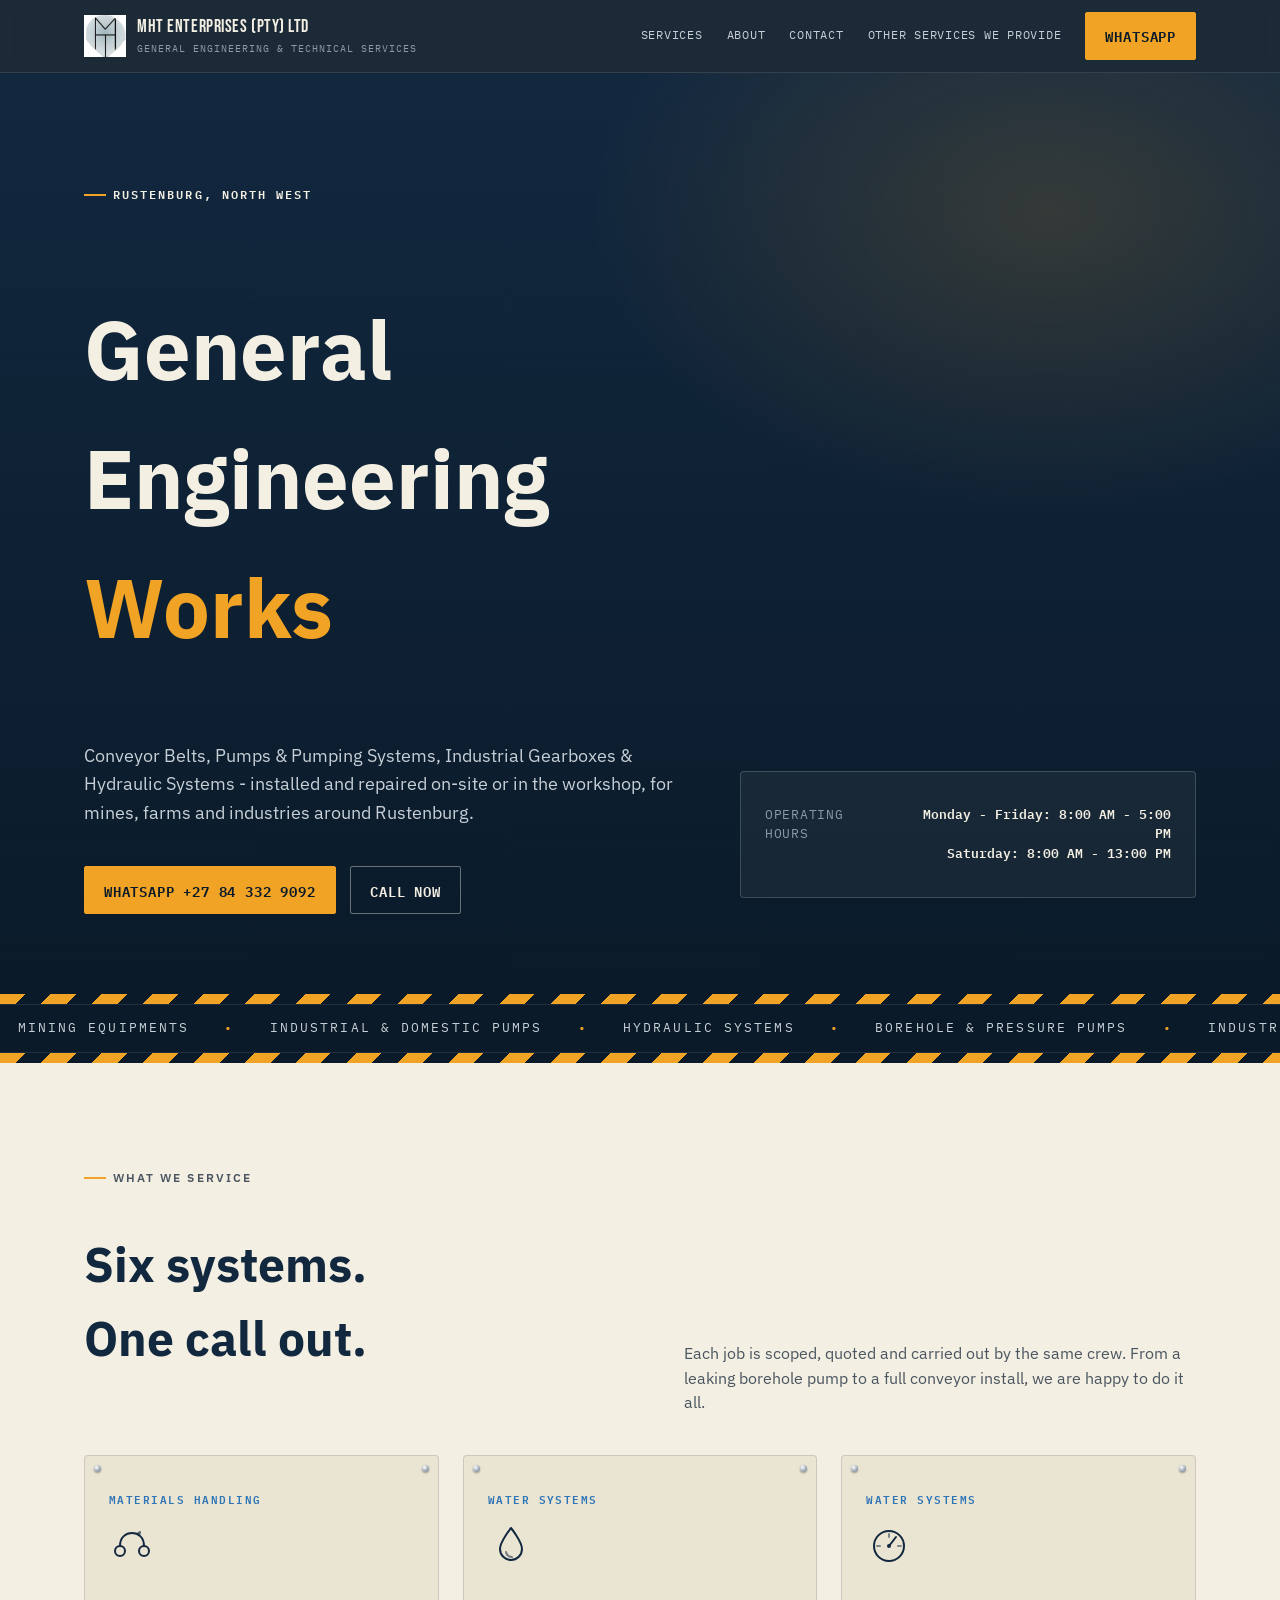
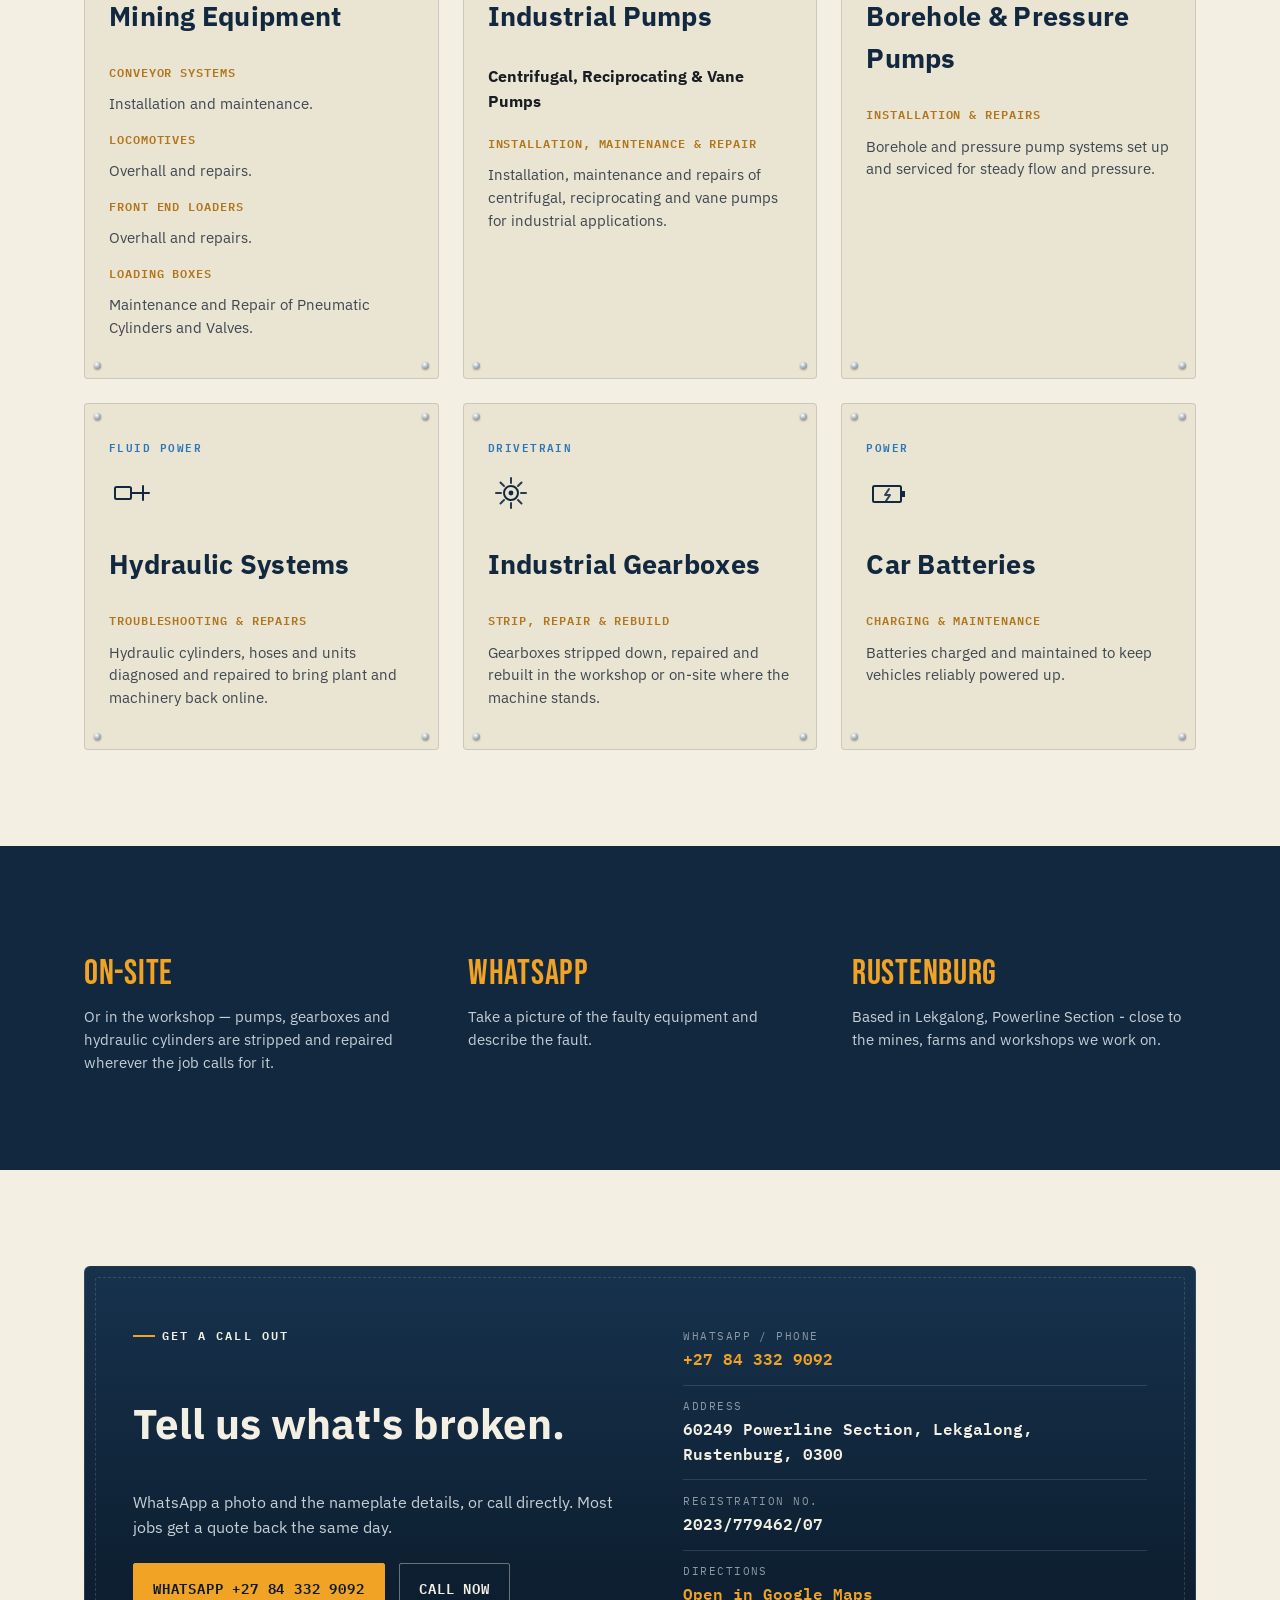
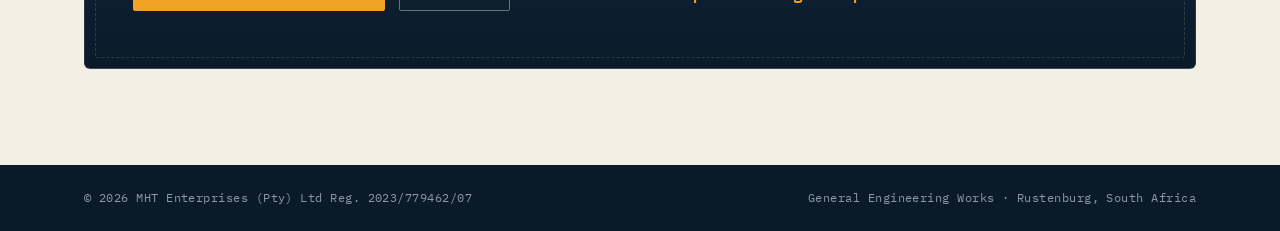
==== MHTEnterprises/MHTEnterprises/index.html @ b4cba532 "Main file of MHT Enterprises" ====
<!DOCTYPE html>
<html lang="en">
<head>
<meta charset="UTF-8">
<meta name="viewport" content="width=device-width, initial-scale=1.0">
<title>MHT Enterprises (Pty) Ltd General Engineering Works, Rustenburg</title>
<meta name="description" content="Borehole pump, pressure pump, hydraulic, gearbox, conveyor belt and battery services in Rustenburg. Call out or workshop repairs — WhatsApp +27 84 332 9092.">
<link rel="preconnect" href="https://fonts.googleapis.com">
<link href="https://fonts.googleapis.com/css2?family=Bebas+Neue&family=IBM+Plex+Sans:wght@400;500;600;700&family=IBM+Plex+Mono:wght@500;600&display=swap" rel="stylesheet">
<link rel="stylesheet" href="web.css">
</head>
<body>

<header>
  <div class="wrap header-row">
    <a class="brand" href="#top">
        <img class="brand-mark" src="mhtlogo.png" alt="MHT Enterprises logo">
        <span class="brand-text">
        <span class="name">MHT Enterprises (Pty) Ltd</span><br>
        <span class="sub">General Engineering & Technical services</span>
        </span>
    </a>
    <nav aria-label="Primary">
      <div class="nav-links">
        <a href="#services">Services</a>
        <a href="#about">About</a>
        <a href="#contact">Contact</a>
        <a href="Oth_services.html">Other Services we provide</a>
      </div>
      <a class="btn btn--amber" href="https://wa.me/27843329092" target="_blank" rel="noopener">WhatsApp</a>
    </nav>
  </div>
</header>

<main id="top">

  <!-- HERO -->
  <section class="hero">
    <div class="wrap hero-grid">
      <div>
        <p class="eyebrow">Rustenburg, North West</p>
        <h1>General<br>Engineering<br><span>Works</span></h1>
        <p class="lede">Conveyor Belts, Pumps & Pumping Systems, Industrial Gearboxes & Hydraulic Systems - installed and repaired on-site or in the workshop, for mines, farms and industries around Rustenburg.</p>
        <div class="cta-row">
          <a class="btn btn--amber" href="https://wa.me/27843329092" target="_blank" rel="noopener">
            WhatsApp +27 84 332 9092
          </a>
          <a class="btn btn--outline" href="tel:+27843329092">Call now</a>
        </div>
      </div>

      <dl class="plate-card" aria-label="Company details">
        <div class="row">
          <dt>Operating Hours</dt>
          <dd>Monday - Friday: 8:00 AM - 5:00 PM<br>Saturday: 8:00 AM - 13:00 PM</dd>
        </div>
      </dl>
    </div>
  </section>

  <!-- CONVEYOR / HAZARD STRIPE DIVIDER -->
  <div class="stripe-thin" role="presentation"></div>
  <div class="marquee" role="presentation" aria-hidden="true">
    <div class="marquee__track">
      <span>Mining Equipments</span><span class="mark">&bull;</span>
      <span>Industrial & Domestic Pumps</span><span class="mark">&bull;</span>
      <span>Hydraulic Systems</span><span class="mark">&bull;</span>
      <span>Borehole &amp; Pressure Pumps</span><span class="mark">&bull;</span>
      <span>Industrial Gearbox</span><span class="mark">&bull;</span>
      <span>Battery Charging</span><span class="mark">&bull;</span>
    </div>
  </div>
  <div class="stripe-thin" role="presentation"></div>

  <!-- SERVICES -->
  <section id="services">
    <div class="wrap">
      <div class="section-head">
        <div>
          <p class="eyebrow">What we service</p>
          <h2>Six systems.<br>One call out.</h2>
        </div>
        <p>Each job is scoped, quoted and carried out by the same crew. From a leaking borehole pump to a full conveyor install, we are happy to do it all.</p>
      </div>

      <div class="services-grid">

        <article class="nameplate">
          <span class="rivet tl"></span><span class="rivet tr"></span><span class="rivet bl"></span><span class="rivet br"></span>
          <p class="tag">Materials Handling</p>
          <svg class="icon" viewBox="0 0 46 46" fill="none" stroke="currentColor" stroke-width="2" stroke-linecap="round" stroke-linejoin="round" aria-hidden="true">
            <circle cx="11" cy="29" r="5"/>
            <circle cx="35" cy="29" r="5"/>
            <path d="M11 24c0-9 6-13 12-13s12 4 12 13" />
            <path d="M28 12l3 -2 -1 3.4" stroke-opacity="0.7"/>
          </svg>
          <h3>Mining Equipment</h3>
          <p class="scope">Conveyor Systems</p>
          <p class="desc">Installation and maintenance.</p>
          <p class="scope">Locomotives</p>
          <p class="desc">Overhall and repairs.</p>
          <p class="scope">Front End Loaders</p>
          <p class="desc">Overhall and repairs.</p>
          <p class="scope">Loading Boxes</p>
          <p class="desc">Maintenance and Repair of Pneumatic Cylinders and Valves.</p>
        </article>

        <article class="nameplate">
          <span class="rivet tl"></span><span class="rivet tr"></span><span class="rivet bl"></span><span class="rivet br"></span>
          <p class="tag">Water Systems</p>
          <svg class="icon" viewBox="0 0 46 46" fill="none" stroke="currentColor" stroke-width="2" stroke-linecap="round" stroke-linejoin="round" aria-hidden="true">
            <path d="M23 6c0 0-11 13.5-11 21a11 11 0 0 0 22 0c0-7.5-11-21-11-21z"/>
            <path d="M18 30a6 6 0 0 0 6 5" stroke-opacity="0.55"/>
          </svg>
          <h3>Industrial Pumps</h3>
          <h4>Centrifugal, Reciprocating & Vane Pumps</h4>
          <p class="scope">Installation, Maintenance &amp; Repair</p>
          <p class="desc">Installation, maintenance and repairs of centrifugal, reciprocating and vane pumps for industrial applications.</p>
        </article>

        <article class="nameplate">
          <span class="rivet tl"></span><span class="rivet tr"></span><span class="rivet bl"></span><span class="rivet br"></span>
          <p class="tag">Water Systems</p>
          <svg class="icon" viewBox="0 0 46 46" fill="none" stroke="currentColor" stroke-width="2" stroke-linecap="round" stroke-linejoin="round" aria-hidden="true">
            <circle cx="23" cy="24" r="15"/>
            <line x1="23" y1="24" x2="30" y2="15"/>
            <circle cx="23" cy="24" r="2" fill="currentColor" stroke="none"/>
            <path d="M23 12v3M35 24h-3M11 24h3" stroke-opacity="0.5"/>
          </svg>
          <h3>Borehole & Pressure Pumps</h3>
          <p class="scope">Installation &amp; Repairs</p>
          <p class="desc">Borehole and pressure pump systems set up and serviced for steady flow and pressure.</p>
        </article>

        <article class="nameplate">
          <span class="rivet tl"></span><span class="rivet tr"></span><span class="rivet bl"></span><span class="rivet br"></span>
          <p class="tag">Fluid Power</p>
          <svg class="icon" viewBox="0 0 46 46" fill="none" stroke="currentColor" stroke-width="2" stroke-linecap="round" stroke-linejoin="round" aria-hidden="true">
            <rect x="6" y="17" width="16" height="12" rx="1.5"/>
            <line x1="22" y1="23" x2="40" y2="23"/>
            <line x1="34" y1="16" x2="34" y2="30"/>
          </svg>
          <h3>Hydraulic Systems</h3>
          <p class="scope">Troubleshooting &amp; Repairs</p>
          <p class="desc">Hydraulic cylinders, hoses and units diagnosed and repaired to bring plant and machinery back online.</p>
        </article>

        <article class="nameplate">
          <span class="rivet tl"></span><span class="rivet tr"></span><span class="rivet bl"></span><span class="rivet br"></span>
          <p class="tag">Drivetrain</p>
          <svg class="icon" viewBox="0 0 46 46" aria-hidden="true">
            <circle class="icon-ring" cx="23" cy="23" r="7"/>
            <circle class="icon-dot" cx="23" cy="23" r="2.4"/>
            <g class="icon-spokes">
              <line x1="23" y1="8" x2="23" y2="13"/>
              <line x1="23" y1="33" x2="23" y2="38"/>
              <line x1="8" y1="23" x2="13" y2="23"/>
              <line x1="33" y1="23" x2="38" y2="23"/>
              <line x1="12.5" y1="12.5" x2="16" y2="16"/>
              <line x1="30" y1="30" x2="33.5" y2="33.5"/>
              <line x1="33.5" y1="12.5" x2="30" y2="16"/>
              <line x1="16" y1="30" x2="12.5" y2="33.5"/>
            </g>
          </svg>
          <h3>Industrial Gearboxes</h3>
          <p class="scope">Strip, Repair &amp; Rebuild</p>
          <p class="desc">Gearboxes stripped down, repaired and rebuilt in the workshop or on-site where the machine stands.</p>
        </article>

        <article class="nameplate">
          <span class="rivet tl"></span><span class="rivet tr"></span><span class="rivet bl"></span><span class="rivet br"></span>
          <p class="tag">Power</p>
          <svg class="icon" viewBox="0 0 46 46" fill="none" stroke="currentColor" stroke-width="2" stroke-linecap="round" stroke-linejoin="round" aria-hidden="true">
            <rect x="7" y="16" width="28" height="16" rx="1.5"/>
            <rect x="35" y="21" width="4" height="6" fill="currentColor" stroke="none"/>
            <path d="M23 19l-4 6h5l-4 6" stroke-opacity="0.85"/>
          </svg>
          <h3>Car Batteries</h3>
          <p class="scope">Charging &amp; Maintenance</p>
          <p class="desc">Batteries charged and maintained to keep vehicles reliably powered up.</p>
        </article>

      </div>
    </div>
  </section>

  <!-- TRUST STRIP -->
  <section class="trust" id="about">
    <div class="wrap">
      <div class="trust-item">
        <p class="num">On-site</p>
        <p>Or in the workshop — pumps, gearboxes and hydraulic cylinders are stripped and repaired wherever the job calls for it.</p>
      </div>
      <div class="trust-item">
        <p class="num">WhatsApp</p>
        <p>Take a picture of the faulty equipment and describe the fault.</p>
      </div>
      <div class="trust-item">
        <p class="num">Rustenburg</p>
        <p>Based in Lekgalong, Powerline Section - close to the mines, farms and workshops we work on.</p>
      </div>
    </div>
  </section>

  <!-- CONTACT -->
  <section class="contact" id="contact">
    <div class="wrap">
      <div class="dataplate">
        <div class="dataplate-grid">
          <div>
            <p class="eyebrow">Get a call out</p>
            <h2>Tell us what's broken.</h2>
            <p class="lede">WhatsApp a photo and the nameplate details, or call directly. Most jobs get a quote back the same day.</p>
            <div class="cta-row">
              <a class="btn btn--amber" href="https://wa.me/27843329092" target="_blank" rel="noopener">WhatsApp +27 84 332 9092</a>
              <a class="btn btn--outline" href="tel:+27843329092">Call now</a>
            </div>
          </div>
          <ul class="dl-list">
            <li><span class="k">WhatsApp / Phone</span><span class="v"><a href="tel:+27843329092">+27 84 332 9092</a></span></li>
            <li><span class="k">Address</span><span class="v">60249 Powerline Section, Lekgalong, Rustenburg, 0300</span></li>
            <li><span class="k">Registration No.</span><span class="v">2023/779462/07</span></li>
            <li><span class="k">Directions</span><span class="v"><a href="https://www.google.com/maps/search/?api=1&query=60249+Powerline+Section+Lekgalong+Rustenburg+0300" target="_blank" rel="noopener">Open in Google Maps</a></span></li>
          </ul>
        </div>
      </div>
    </div>
  </section>

</main>

<footer>
  <div class="wrap">
    <span>&copy; 2026 MHT Enterprises (Pty) Ltd    Reg. 2023/779462/07</span>
    <span>General Engineering Works &middot; Rustenburg, South Africa</span>
  </div>
</footer>

</body>
</html>
---- MHTEnterprises/MHTEnterprises/web.css ----
:root
  {
    --navy:#12283F;
    --navy-2:#0A1A29;
    --steel:#2E75B6;
    --amber:#F0A324;
    --cream:#F3EFE3;
    --plate:#EAE4D3;
    --ink:#181D23;
    --silver:#C7CFD6;
    --silver-dim:#8C99A6;
    --line:rgba(199,207,214,0.18);

    --font-display:'Bebas Neue', 'Arial Narrow', sans-serif;
    --font-body:'IBM Plex Sans', system-ui, sans-serif;
    --font-mono:'IBM Plex Mono', 'Courier New', monospace;

    --space-1:0.5rem;
    --space-2:1rem;
    --space-3:1.5rem;
    --space-4:2.5rem;
    --space-5:4rem;
    --space-6:6rem;

    --radius:4px;
    --container:1160px;
  }

  *,*::before,*::after{box-sizing:border-box;}
  html{scroll-behavior:smooth;}
  @media (prefers-reduced-motion: reduce){
    html{scroll-behavior:auto;}
    *{animation-duration:0.01ms !important; animation-iteration-count:1 !important; transition-duration:0.01ms !important;}
  }

  .spark 
  {
    position: absolute;
    border-radius: 50%;
    background: rgba(255, 255, 255, 0.85);
    opacity: 0;
    animation: twinkle 3.8s linear infinite;
  }

  .spark-1 { width: 5px; height: 5px; top: 18%; left: 70%; animation-delay: 0s; }
  .spark-2 { width: 3px; height: 3px; top: 32%; left: 85%; animation-delay: 0.6s; }
  .spark-3 { width: 4px; height: 4px; top: 55%; left: 76%; animation-delay: 1.2s; }
  .spark-4 { width: 3px; height: 3px; top: 12%; left: 60%; animation-delay: 1.8s; }
  .spark-5 { width: 5px; height: 5px; top: 70%; left: 90%; animation-delay: 0.9s; }

  @keyframes twinkle {
    0%, 100% { opacity: 0; transform: scale(0.6); }
    30% { opacity: 1; transform: scale(1); }
    70% { opacity: 0.55; transform: scale(0.9); }
  }

  body{
    margin:0;
    font-family:var(--font-body);
    background:var(--cream);
    color:var(--ink);
    line-height:1.55;
    -webkit-font-smoothing:antialiased;
  }

  img,svg{display:block; max-width:100%;}
  a{color:inherit;}
  .wrap{max-width:var(--container); margin-inline:auto; padding-inline:var(--space-3);}

  .eyebrow
  {
    font-family:var(--font-mono);
    font-size:0.72rem;
    letter-spacing:0.18em;
    text-transform:uppercase;
    font-weight:600;
    display:inline-flex;
    align-items:center;
    gap:0.6em;
  }

  .eyebrow::before
  {
    content:"";
    width:22px; height:2px;
    background:var(--amber);
    display:inline-block;
  }

.eyebrow--accent 
  { 
    color: var(--amber); 
  }

  .h1,.h2,.h3
  {
    font-family:var(--font-display);
    letter-spacing:0.01em;
    line-height:0.96;
    margin:0;
    text-transform:uppercase;
  }

  /* ---------- Buttons ---------- */
  .btn{
    font-family:var(--font-mono);
    font-size:0.85rem;
    font-weight:600;
    letter-spacing:0.06em;
    text-transform:uppercase;
    text-decoration:none;
    display:inline-flex;
    align-items:center;
    gap:0.6em;
    padding:0.9em 1.4em;
    border-radius:2px;
    border:1.5px solid transparent;
    cursor:pointer;
    transition:transform 0.15s ease, background 0.15s ease, border-color 0.15s ease, color 0.15s ease;
  }
  .btn:active{transform:translateY(1px);}
  .btn:focus-visible{outline:2px solid var(--amber); outline-offset:3px;}
  .btn--amber{background:var(--amber); color:var(--navy-2); border-color:var(--amber);}
  .btn--amber:hover{background:#ffb841;}
  .btn--outline{background:transparent; color:var(--cream); border-color:rgba(243,239,227,0.4);}
  .btn--outline:hover{border-color:var(--cream);}
  .btn--outline-dark{background:transparent; color:var(--navy); border-color:rgba(18,40,63,0.35);}
  .btn--outline-dark:hover{border-color:var(--navy);}

  /* ---------- Header ---------- */
  header{
    position:sticky; top:0; z-index:50;
    background:rgba(10,26,41,0.92);
    backdrop-filter:blur(6px);
    border-bottom:1px solid rgba(199,207,214,0.14);
  }
  .header-row{
    display:flex; align-items:center; justify-content:space-between;
    gap:var(--space-2);
    padding-block:0.75rem;
  }
  .brand{display:flex; align-items:center; gap:0.7rem; text-decoration:none; color:var(--cream);}
  .brand-mark{width:42px; height:42px; flex:none;}
  .brand-text{line-height:1.15;}
  .brand-text .name{
    font-family:var(--font-display);
    font-size:1.15rem;
    letter-spacing:0.03em;
    color:var(--cream);
  }
  .brand-text .sub{
    font-family:var(--font-mono);
    font-size:0.62rem;
    letter-spacing:0.1em;
    color:var(--silver-dim);
    text-transform:uppercase;
  }
  nav{display:flex; align-items:center; gap:var(--space-3);}
  nav .nav-links{display:flex; gap:var(--space-3); font-family:var(--font-mono); font-size:0.78rem; letter-spacing:0.06em; text-transform:uppercase;}
  nav .nav-links a{text-decoration:none; color:var(--silver); border-bottom:1px solid transparent; padding-bottom:2px; transition:border-color 0.15s ease, color 0.15s ease;}
  nav .nav-links a:hover{color:var(--amber); border-color:var(--amber);}
  @media (max-width:640px){ nav .nav-links{display:none;} }

  /* ---------- Hero ---------- */
  .hero{
    position:relative;
    background:
      radial-gradient(ellipse 60% 55% at 82% 15%, rgba(240,163,36,0.16), transparent 60%),
      linear-gradient(180deg, var(--navy) 0%, var(--navy-2) 100%);
    color:var(--cream);
    overflow:hidden;
    padding-block: clamp(3.5rem, 8vw, 6.5rem) clamp(3rem, 7vw, 5rem);
  }
  .hero .spark{
    position:absolute; border-radius:50%;
    background:var(--amber);
    box-shadow:0 0 8px 2px rgba(240,163,36,0.7);
    opacity:0.85;
    animation:spark-flicker 2.4s ease-in-out infinite;
  }
  @keyframes spark-flicker{
    0%,100%{opacity:0.15; transform:scale(0.7);}
    50%{opacity:0.9; transform:scale(1);}
  }
  .hero-grid{
    display:grid;
    grid-template-columns: 1.35fr 1fr;
    gap: var(--space-4);
    align-items:end;
    position:relative;
    z-index:2;
  }
  @media (max-width:820px){ .hero-grid{grid-template-columns:1fr;} }

  .hero h1{
    font-size:clamp(2.6rem, 7vw, 5.2rem);
    color:var(--cream);
  }
  .hero h1 span{color:var(--amber);}
  .hero .lede{
    font-family:var(--font-body);
    font-size:clamp(1rem, 1.6vw, 1.15rem);
    color:var(--silver);
    max-width:34em;
    margin-top:var(--space-2);
  }
  .hero .cta-row{display:flex; flex-wrap:wrap; gap:0.9rem; margin-top:var(--space-4);}

  .plate-card{
    background:rgba(243,239,227,0.05);
    border:1px solid rgba(199,207,214,0.22);
    border-radius:var(--radius);
    padding:var(--space-3);
    font-family:var(--font-mono);
  }
  .plate-card .row{
    display:flex; justify-content:space-between; gap:1rem;
    padding-block:0.55rem;
    border-bottom:1px dashed rgba(199,207,214,0.18);
    font-size:0.8rem;
  }
  .plate-card .row:last-child{border-bottom:none;}
  .plate-card .row dt{color:var(--silver-dim); text-transform:uppercase; letter-spacing:0.06em;}
  .plate-card .row dd{margin:0; color:var(--cream); text-align:right; font-weight:600;}

  /* ---------- Hazard stripe / conveyor motif ---------- */
  .stripe-thin{
    height:10px;
    background:repeating-linear-gradient(135deg, var(--amber) 0 18px, var(--navy-2) 18px 36px);
  }
  .marquee{
    background:var(--navy-2);
    overflow:hidden;
    border-top:1px solid rgba(199,207,214,0.12);
    border-bottom:1px solid rgba(199,207,214,0.12);
  }
  .marquee__track{
    display:flex;
    width:max-content;
    animation:marquee-scroll 26s linear infinite;
    padding-block:0.85rem;
  }
  .marquee__track span{
    font-family:var(--font-mono);
    font-size:0.82rem;
    letter-spacing:0.16em;
    text-transform:uppercase;
    color:var(--silver);
    white-space:nowrap;
    padding-inline:1.1rem;
  }
  .marquee__track span.mark{color:var(--amber);}
  @keyframes marquee-scroll{
    from{transform:translateX(0);}
    to{transform:translateX(-50%);}
  }

  /* ---------- Sections ---------- */
  section{padding-block: var(--space-6);}
  .section-head{
    display:flex; justify-content:space-between; align-items:flex-end; gap:var(--space-3);
    margin-bottom:var(--space-4);
    flex-wrap:wrap;
  }
  .section-head h2{font-size:clamp(2rem, 4.2vw, 3rem); color:var(--navy);}
  .section-head p{font-family:var(--font-body); color:#4A5560; max-width:32em; margin:0.6rem 0 0;}

  /* ---------- Services grid (nameplates) ---------- */
  .services-grid{
    display:grid;
    grid-template-columns:repeat(auto-fit, minmax(280px, 1fr));
    gap:var(--space-3);
  }
  .nameplate{
    position:relative;
    background:var(--plate);
    border:1px solid rgba(18,40,63,0.14);
    border-radius:var(--radius);
    padding: var(--space-3) var(--space-3) var(--space-3);
    transition:transform 0.18s ease, box-shadow 0.18s ease, border-color 0.18s ease;
  }
  .nameplate:hover{
    transform:translateY(-4px);
    box-shadow:0 14px 28px rgba(18,40,63,0.14);
    border-color:rgba(18,40,63,0.28);
  }
  .rivet{
    position:absolute; width:7px; height:7px; border-radius:50%;
    background:radial-gradient(circle at 35% 30%, #fff, var(--silver-dim) 70%);
    box-shadow:0 1px 2px rgba(0,0,0,0.35);
  }
  .rivet.tl{top:9px; left:9px;} .rivet.tr{top:9px; right:9px;}
  .rivet.bl{bottom:9px; left:9px;} .rivet.br{bottom:9px; right:9px;}

  .nameplate .tag{
    font-family:var(--font-mono);
    font-size:0.66rem;
    letter-spacing:0.14em;
    text-transform:uppercase;
    color:var(--steel);
    font-weight:600;
  }
  .nameplate .icon{
    width:46px; height:46px;
    color:var(--navy);
    margin-block:0.9rem 0.6rem;
  }
  .nameplate h3{
    font-size:1.7rem;
    color:var(--navy);
    letter-spacing:0.01em;
  }
  .nameplate .scope{
    font-family:var(--font-mono);
    font-size:0.72rem;
    letter-spacing:0.08em;
    text-transform:uppercase;
    color:#B0761B;
    font-weight:600;
    margin-top:0.3rem;
  }
  .nameplate .desc{
    font-family:var(--font-body);
    font-size:0.92rem;
    color:#3E4750;
    margin-top:0.6rem;
  }

  .nameplate .icon {
  fill: none;
  stroke: currentColor;
  stroke-width: 2;
  stroke-linecap: round;
  stroke-linejoin: round;
}

.nameplate .icon-dot {
  fill: currentColor;
  stroke: none;
}

.nameplate .icon-spokes {
  stroke-opacity: 0.9;
}

  /* ---------- Trust strip ---------- */
  .trust{
    background:var(--navy);
    color:var(--cream);
  }
  .trust .wrap{
    display:grid;
    grid-template-columns:repeat(3, 1fr);
    gap:var(--space-4);
  }
  @media (max-width:760px){ .trust .wrap{grid-template-columns:1fr;} }
  .trust-item .num{
    font-family:var(--font-display);
    font-size:2.2rem;
    color:var(--amber);
    letter-spacing:0.02em;
  }
  .trust-item p{font-family:var(--font-body); color:var(--silver); font-size:0.92rem; margin:0.3rem 0 0; max-width:26em;}

  /* ---------- Contact / dataplate ---------- */
  .contact{
    background:var(--cream);
  }
  .dataplate{
    background:linear-gradient(180deg, #17324D, var(--navy-2));
    border-radius:6px;
    color:var(--cream);
    padding:clamp(1.75rem, 4vw, 3rem);
    position:relative;
    overflow:hidden;
    border:1px solid rgba(199,207,214,0.15);
  }
  .dataplate::before{
    content:"";
    position:absolute; inset:10px;
    border:1px dashed rgba(199,207,214,0.18);
    border-radius:3px;
    pointer-events:none;
  }
  .dataplate-grid{
    display:grid;
    grid-template-columns:1.1fr 1fr;
    gap:var(--space-4);
  }
  @media (max-width:760px){ .dataplate-grid{grid-template-columns:1fr;} }
  .dataplate h2{font-size:clamp(1.9rem, 4vw, 2.6rem); color:var(--cream);}
  .dataplate .lede{font-family:var(--font-body); color:var(--silver); margin-top:0.6rem; max-width:30em;}
  .dataplate .cta-row{display:flex; flex-wrap:wrap; gap:0.9rem; margin-top:var(--space-3);}

  .dl-list{margin:0; padding:0; list-style:none; font-family:var(--font-mono);}
  .dl-list li{
    display:flex; flex-direction:column; gap:0.15rem;
    padding-block:0.8rem;
    border-top:1px solid rgba(199,207,214,0.16);
  }
  .dl-list li:first-child{border-top:none;}
  .dl-list .k{font-size:0.66rem; letter-spacing:0.14em; text-transform:uppercase; color:var(--silver-dim);}
  .dl-list .v{font-size:1rem; color:var(--cream); font-weight:600;}
  .dl-list .v a{text-decoration:none; color:var(--amber);}
  .dl-list .v a:hover{text-decoration:underline;}

  /* ---------- Footer ---------- */
  footer{
    background:var(--navy-2);
    color:var(--silver-dim);
    padding-block:var(--space-3);
    font-family:var(--font-mono);
    font-size:0.72rem;
    letter-spacing:0.04em;
  }
  footer .wrap{display:flex; justify-content:space-between; flex-wrap:wrap; gap:0.5rem;}

  :focus-visible{outline:2px solid var(--amber); outline-offset:2px;}
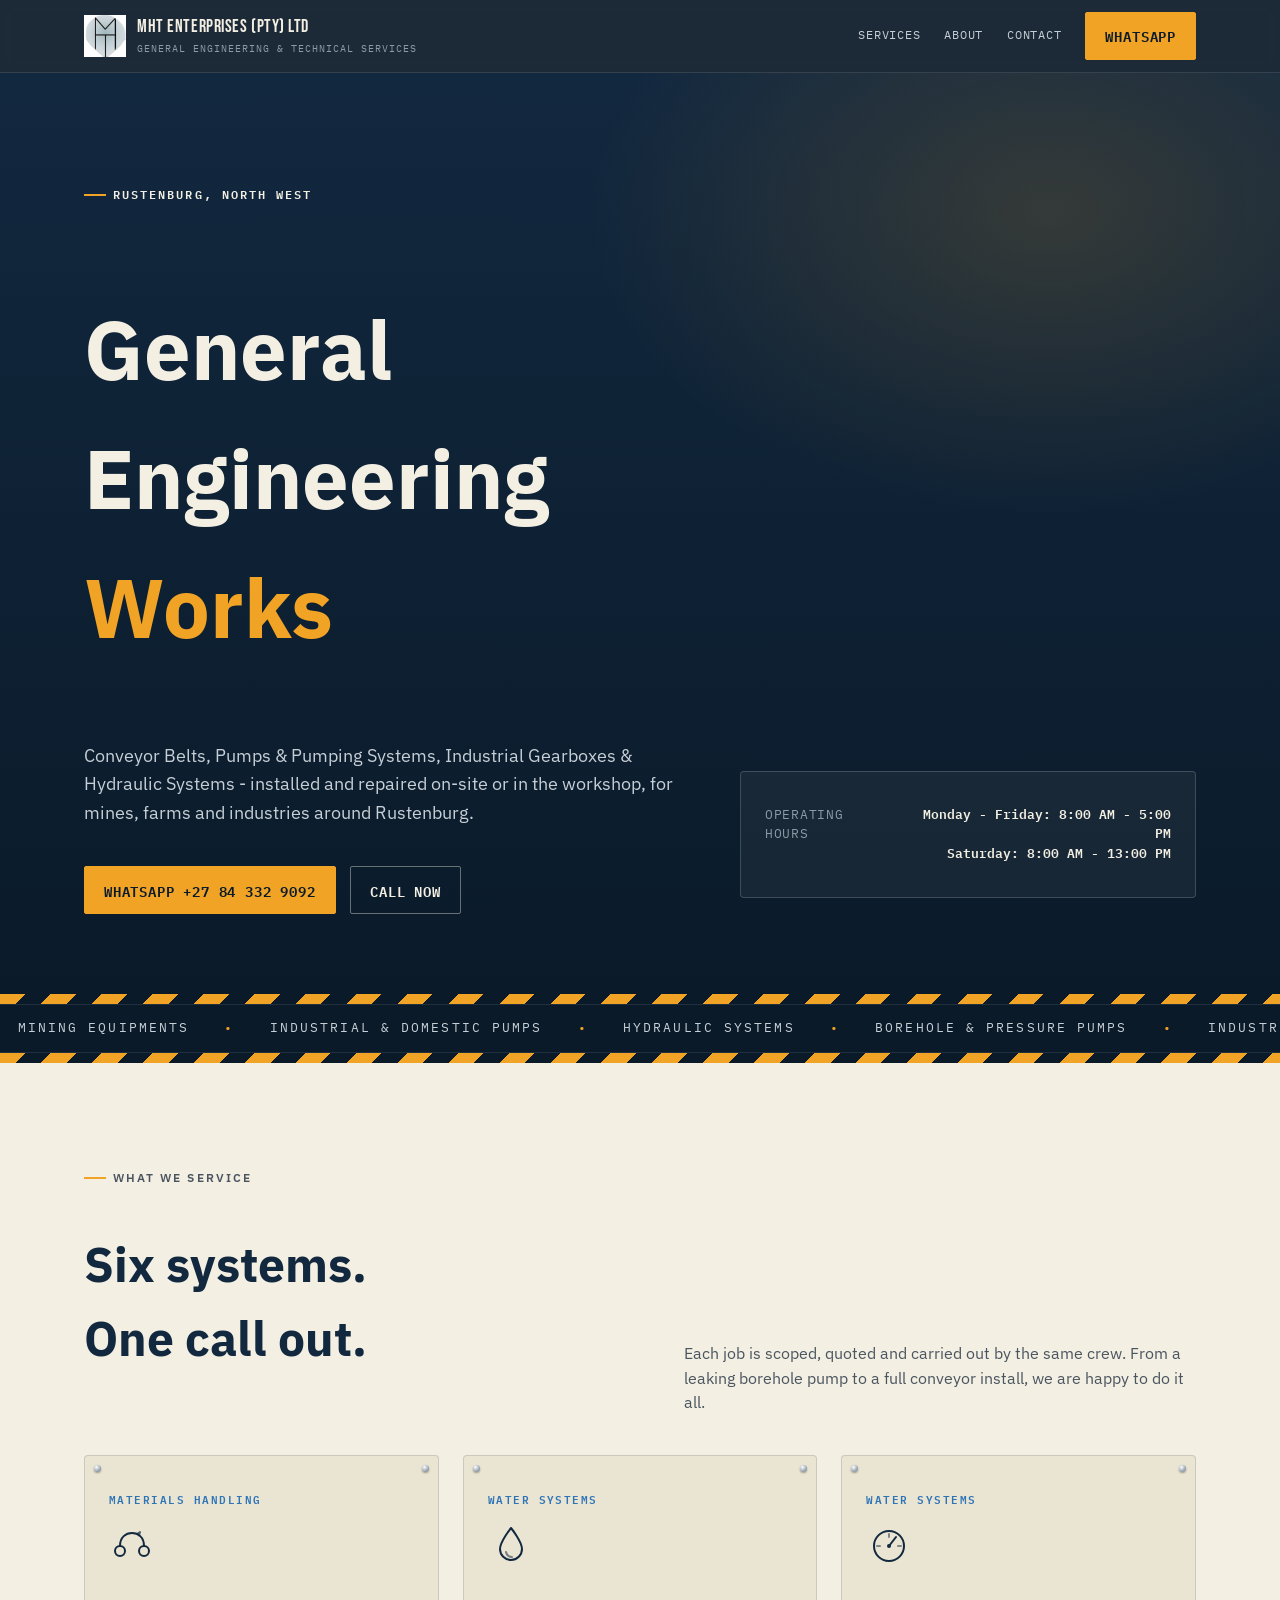
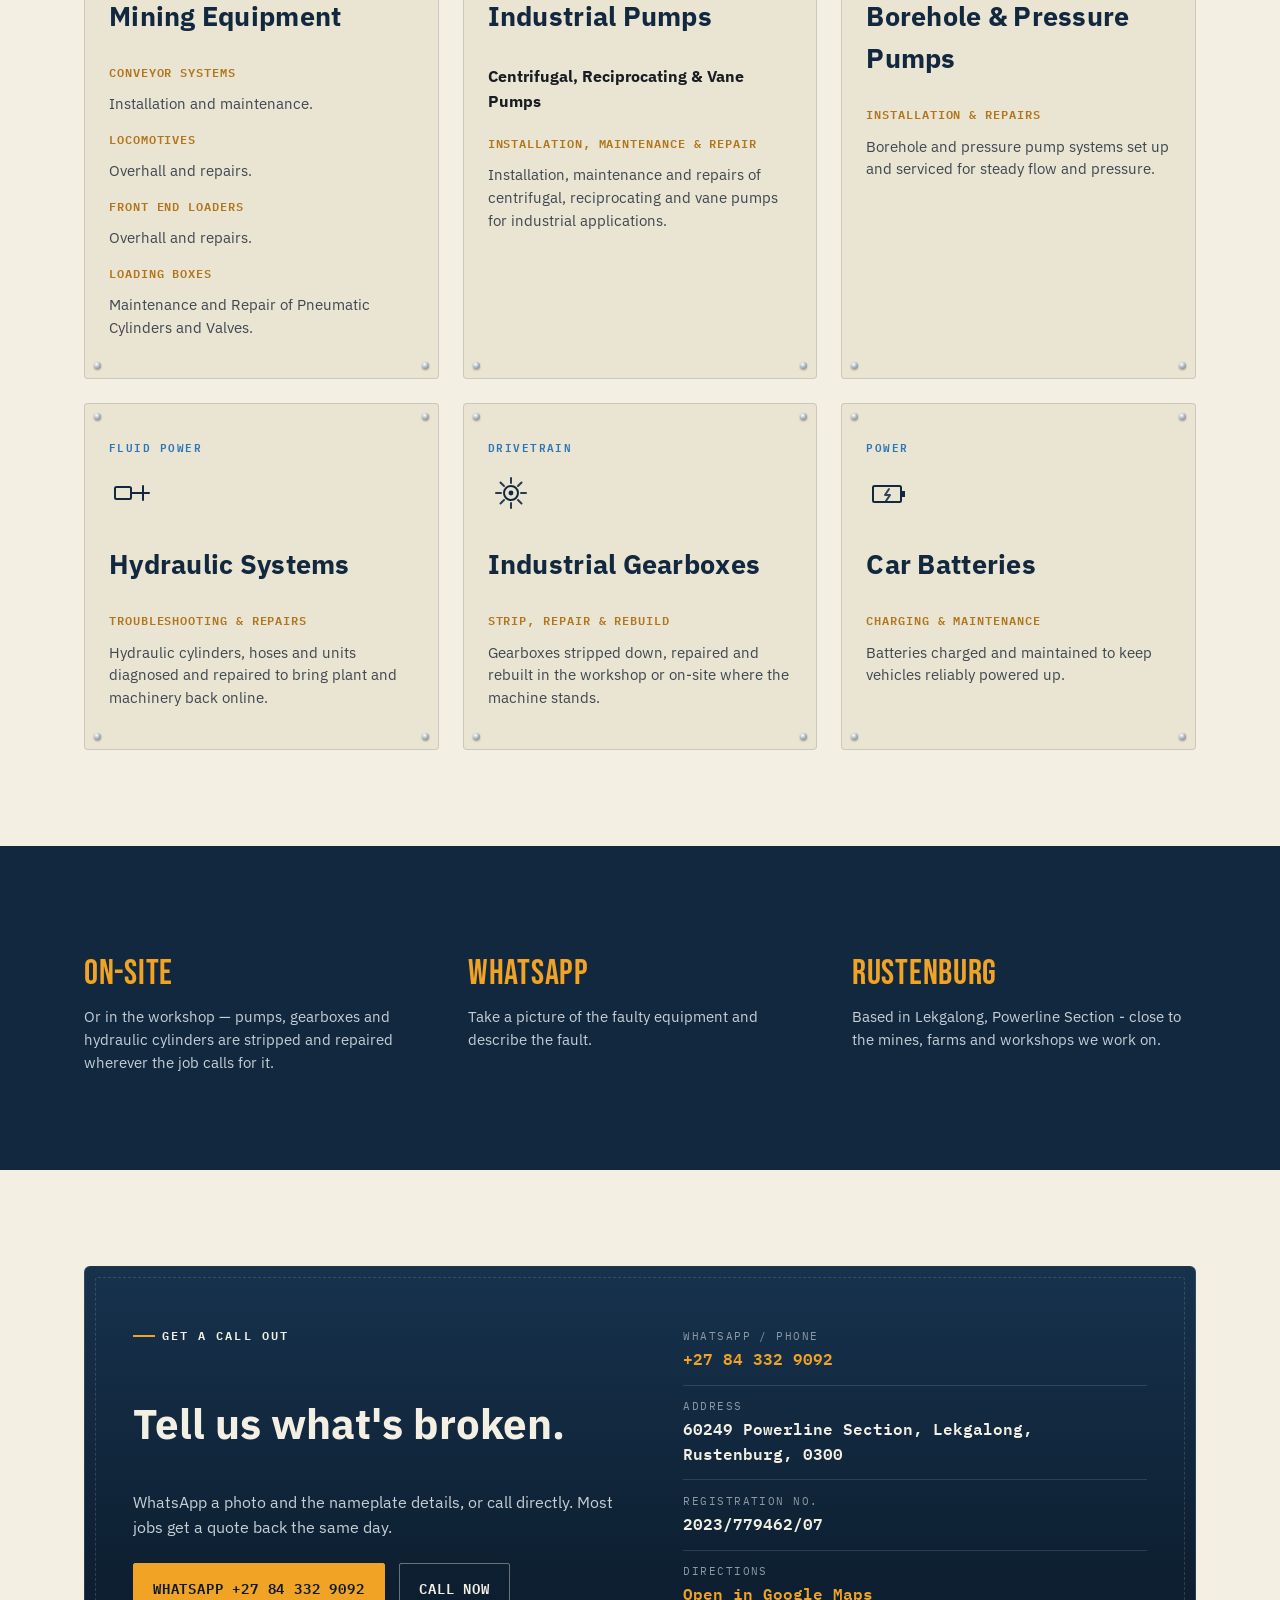
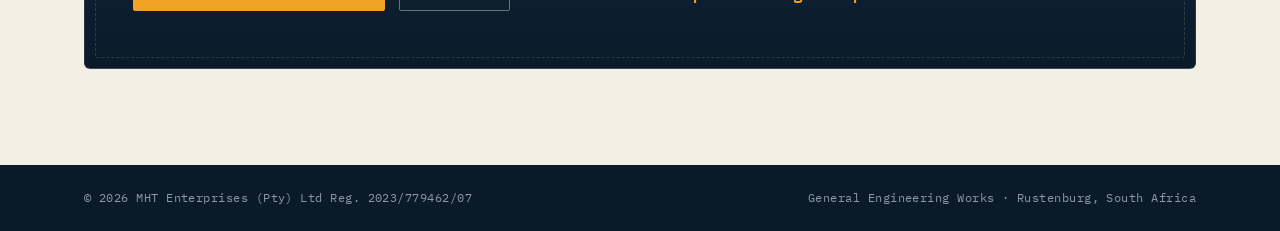
==== commit a372a089: "Omitted "Other Services" page. Still in development" ====
--- a/MHTEnterprises/MHTEnterprises/index.html
+++ b/MHTEnterprises/MHTEnterprises/index.html
@@ -25,7 +25,7 @@
         <a href="#services">Services</a>
         <a href="#about">About</a>
         <a href="#contact">Contact</a>
-        <a href="Oth_services.html">Other Services we provide</a>
+        <!--<a href="Oth_services.html">Other Services we provide</a>-->
       </div>
       <a class="btn btn--amber" href="https://wa.me/27843329092" target="_blank" rel="noopener">WhatsApp</a>
     </nav>
